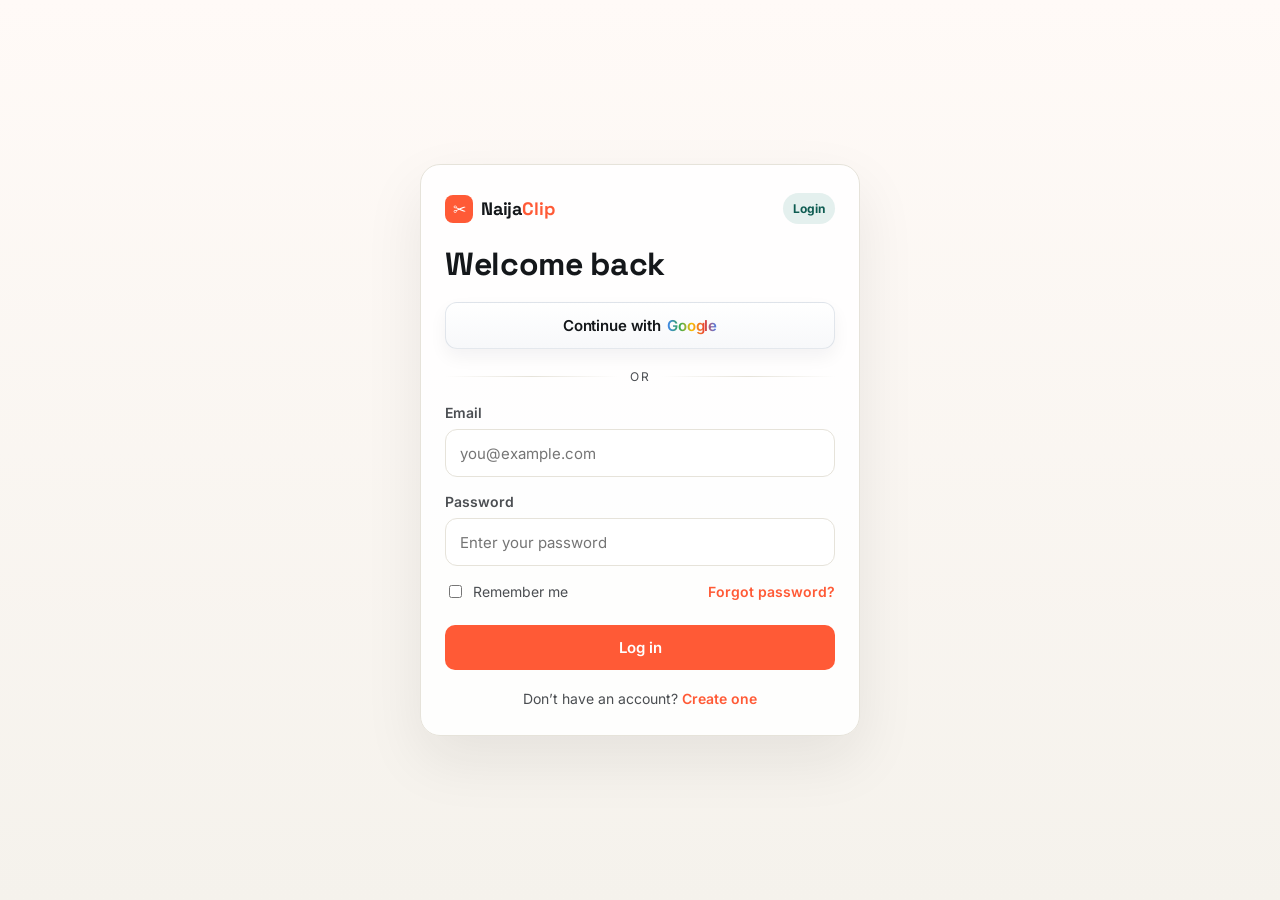
==== templates/auth/login.html @ e10fc05a "first commit" ====
<!DOCTYPE html>
<html lang="en">
  <head>
    <meta charset="UTF-8" />
    <meta name="viewport" content="width=device-width, initial-scale=1.0" />
    <title>NaijaClip | Login</title>

    <link rel="preconnect" href="https://fonts.googleapis.com" />
    <link rel="preconnect" href="https://fonts.gstatic.com" crossorigin />
    <link
      href="https://fonts.googleapis.com/css2?family=Space+Grotesk:wght@500;600;700&family=Inter:wght@400;500;600;700&display=swap"
      rel="stylesheet"
    />
    <link rel="icon" type="image/png" href="/static/favicon%20image/favicon-512.png" />
    <link rel="apple-touch-icon" sizes="180x180" href="/static/favicon%20image/favicon-512.png" />
    <link rel="icon" type="image/png" sizes="192x192" href="/static/favicon%20image/favicon-512.png" />
    <link rel="stylesheet" href="/static/css/styles.css" />
    <style>
      body {
        background: linear-gradient(180deg, #fffaf7 0%, #f5f2ec 100%);
      }
      .nc-auth-page {
        min-height: 100vh;
        display: flex;
        align-items: center;
        justify-content: center;
        padding: 32px 20px;
      }
      .nc-auth-card {
        width: min(100%, 440px);
        background: rgba(255,255,255,0.9);
        border: 1px solid var(--border);
        border-radius: 20px;
        box-shadow: 0 24px 60px rgba(20,23,26,0.08);
        padding: 28px 24px;
      }
      .nc-auth-header {
        display: flex;
        align-items: center;
        justify-content: space-between;
        margin-bottom: 20px;
      }
      .nc-auth-title {
        font-size: 32px;
        font-weight: 700;
        margin: 0;
      }
      .nc-auth-badge {
        font-size: 12px;
        background: var(--teal-soft);
        color: var(--teal);
        border-radius: 999px;
        padding: 8px 10px;
        font-weight: 700;
      }
      .nc-social-auth {
        margin: 18px 0 20px;
      }
      .nc-google-btn {
        width: 100%;
        display: inline-flex;
        align-items: center;
        justify-content: center;
        gap: 12px;
        background: linear-gradient(135deg, rgba(255,255,255,0.94), rgba(245,247,250,0.9));
        border: 1px solid rgba(148, 163, 184, 0.28);
        color: var(--ink);
        border-radius: 14px;
        padding: 14px 18px;
        font-weight: 700;
        font-size: 15px;
        transition: transform 0.15s ease, box-shadow 0.2s ease, border-color 0.2s ease;
        box-shadow: 0 12px 24px rgba(15, 23, 42, 0.08);
        cursor: pointer;
      }
      .nc-google-btn:hover {
        transform: translateY(-1px);
        border-color: rgba(96, 165, 250, 0.35);
        box-shadow: 0 16px 32px rgba(59, 130, 246, 0.12);
      }
      .nc-google-btn {
        width: 100%;
        display: inline-flex;
        align-items: center;
        justify-content: center;
        gap: 10px;
        background: linear-gradient(180deg, #ffffff 0%, #f7f8fa 100%);
        border: 1px solid rgba(148, 163, 184, 0.25);
        color: var(--ink);
        border-radius: 12px;
        padding: 13px 18px;
        font-weight: 600;
        font-size: 15px;
        letter-spacing: -0.01em;
        transition: transform 0.15s ease, box-shadow 0.18s ease, border-color 0.18s ease;
        box-shadow: 0 8px 18px rgba(15, 23, 42, 0.05);
        cursor: pointer;
      }
      .nc-google-btn:hover {
        transform: translateY(-1px);
        border-color: rgba(59, 130, 246, 0.2);
        box-shadow: 0 12px 24px rgba(99, 102, 241, 0.08);
      }
      .nc-google-label {
        display: inline-flex;
        align-items: center;
        justify-content: center;
        gap: 6px;
        position: relative;
        z-index: 1;
      }
      .nc-google-word {
        background: linear-gradient(90deg, #4285F4 0%, #34A853 25%, #FBBC05 50%, #EA4335 75%, #4285F4 100%);
        -webkit-background-clip: text;
        background-clip: text;
        color: transparent;
      }
      .nc-auth-divider {
        display: flex;
        align-items: center;
        gap: 12px;
        margin: 4px 0 20px;
        color: var(--ink-soft);
        font-size: 12px;
        text-transform: uppercase;
        letter-spacing: 0.12em;
      }
      .nc-auth-divider::before,
      .nc-auth-divider::after {
        content: "";
        height: 1px;
        flex: 1;
        background: linear-gradient(90deg, transparent, var(--border), transparent);
      }
      .nc-auth-form {
        display: flex;
        flex-direction: column;
        gap: 16px;
      }
      .nc-field {
        display: flex;
        flex-direction: column;
        gap: 8px;
      }
      .nc-field label {
        font-size: 14px;
        font-weight: 600;
        color: var(--ink-soft);
      }
      .nc-field input {
        width: 100%;
        border: 1px solid var(--border);
        background: #fff;
        height: 48px;
        border-radius: 12px;
        padding: 0 14px;
        font-size: 15px;
        color: var(--ink);
      }
      .nc-field input:focus {
        outline: 2px solid rgba(255, 90, 54, 0.15);
        border-color: var(--accent);
      }
      .nc-row {
        display: flex;
        align-items: center;
        justify-content: space-between;
        gap: 12px;
        font-size: 14px;
      }
      .nc-checkbox {
        display: flex;
        align-items: center;
        gap: 8px;
        color: var(--ink-soft);
      }
      .nc-checkbox input {
        accent-color: var(--accent);
      }
      .nc-link-btn {
        background: none;
        border: none;
        color: var(--accent);
        font-weight: 600;
        cursor: pointer;
        padding: 0;
        text-decoration: none;
      }
      .nc-auth-actions {
        margin-top: 8px;
      }
      .nc-auth-footer {
        margin-top: 20px;
        text-align: center;
        font-size: 14px;
        color: var(--ink-soft);
      }
      .nc-auth-footer a {
        color: var(--accent);
        font-weight: 600;
      }
      .nc-loader {
        width: 16px;
        height: 16px;
        border: 2px solid rgba(255,255,255,0.4);
        border-top-color: #fff;
        border-radius: 50%;
        display: inline-block;
        animation: nc-spin 0.75s linear infinite;
      }
      @keyframes nc-spin {
        to { transform: rotate(360deg); }
      }
      .nc-toast {
        position: fixed;
        left: 50%;
        bottom: 24px;
        transform: translateX(-50%);
        min-width: min(90vw, 360px);
        max-width: min(92vw, 420px);
        padding: 12px 16px;
        border-radius: 12px;
        background: rgba(20,23,26,0.96);
        color: #fff;
        font-size: 14px;
        font-weight: 600;
        box-shadow: 0 18px 32px rgba(15,23,42,0.18);
        opacity: 0;
        pointer-events: none;
        transition: opacity 0.2s ease, transform 0.2s ease;
        z-index: 50;
      }
      .nc-toast.show {
        opacity: 1;
        transform: translate(-50%, 0);
      }
      .nc-toast.success {
        background: rgba(9, 112, 83, 0.95);
      }
      .nc-toast.error {
        background: rgba(148, 40, 28, 0.95);
      }
    </style>
  </head>
  <body>
    <main class="nc-auth-page">
      <section class="nc-auth-card">
        <div class="nc-auth-header">
          <div class="nc-logo" onclick="window.location.href='/'">
            <span class="nc-logo-mark">✂</span>
            <span class="nc-logo-text nc-display">Naija<span>Clip</span></span>
          </div>
          <span class="nc-auth-badge">Login</span>
        </div>

        <h1 class="nc-auth-title nc-display">Welcome back</h1>

        <div class="nc-social-auth">
          <button type="button" class="nc-google-btn" aria-label="Continue with Google">
            <span class="nc-google-label"><span>Continue with</span> <span class="nc-google-word">Google</span></span>
          </button>
        </div>

        <div class="nc-auth-divider">or</div>

        <form id="nc-login-form" class="nc-auth-form">
          <div class="nc-field">
            <label for="email">Email</label>
            <input id="email" type="email" placeholder="you@example.com" required />
          </div>

          <div class="nc-field">
            <label for="password">Password</label>
            <input id="password" type="password" placeholder="Enter your password" required />
          </div>

          <div class="nc-row">
            <label class="nc-checkbox">
              <input type="checkbox" />
              <span>Remember me</span>
            </label>
            <div style="display:grid;gap:6px;text-align:right">
              <a href="/forgot-password" class="nc-link-btn">Forgot password?</a>
            </div>
          </div>

          <div class="nc-auth-actions">
            <button class="nc-btn nc-btn-primary nc-btn-full" type="submit">Log in</button>
          </div>
        </form>

        <div class="nc-auth-footer">
          Don’t have an account? <a href="/register">Create one</a>
        </div>
      </section>
    </main>

    <script src="/static/js/auth.js"></script>
    <script>
      const googleBtn = document.querySelector('.nc-google-btn');
      const form = document.getElementById('nc-login-form');
      const submitButton = form?.querySelector('button[type="submit"]');

      const notice = new URLSearchParams(window.location.search).get('notice');
      if (notice === 'verification') showToast('Your account was created. Check your email to verify it.', 'success');
      if (notice === 'verification-retry') showToast('Your account was created, but the verification email could not be sent. Contact support for help.', 'error');
      if (notice === 'verified') {
        showToast(new URLSearchParams(window.location.search).get('welcome') === 'sent'
          ? 'Email verified. Your welcome email is on its way; you can now sign in.'
          : 'Email verified. You can now sign in.', 'success');
      }

      authFetch('/users/me').then((response) => {
        if (response.ok) window.location.replace('/dashboard');
      }).catch(() => {});

      function showToast(message, type = 'success') {
        let toast = document.getElementById('nc-toast');
        if (!toast) {
          toast = document.createElement('div');
          toast.id = 'nc-toast';
          toast.className = 'nc-toast';
          document.body.appendChild(toast);
        }
        toast.textContent = message;
        toast.className = `nc-toast show ${type}`;
        window.clearTimeout(showToast.timeoutId);
        showToast.timeoutId = window.setTimeout(() => {
          toast.classList.remove('show');
        }, 3200);
      }

      function setLoading(button, isLoading, label) {
        if (!button) return;
        button.disabled = isLoading;
        button.dataset.originalText = button.dataset.originalText || button.textContent;
        button.innerHTML = isLoading
          ? `<span class="nc-loader" aria-hidden="true"></span> <span>${label}</span>`
          : button.dataset.originalText;
      }

      if (googleBtn) {
        googleBtn.addEventListener('click', () => {
          window.location.href = '/auth/google';
        });
      }

      form?.addEventListener('submit', async (event) => {
        event.preventDefault();
        const email = document.getElementById('email').value.trim();
        const password = document.getElementById('password').value;

        if (!email || !password) {
          showToast('Please enter both email and password.', 'error');
          return;
        }

        setLoading(submitButton, true, 'Logging in...');

        try {
          const response = await fetch('/auth/login', {
            method: 'POST',
            headers: { 'Content-Type': 'application/json' },
            credentials: 'include',
            body: JSON.stringify({ email, password })
          });
          const data = await response.json().catch(() => ({}));
          if (!response.ok) {
            showToast(data.detail || 'Login failed. Please try again.', 'error');
            return;
          }
          clearLegacyAuthentication();
          showToast('Login successful. Redirecting...', 'success');
          window.setTimeout(() => window.location.href = '/dashboard', 500);
        } catch (error) {
          showToast('Unable to reach the server right now.', 'error');
        } finally {
          setLoading(submitButton, false, 'Log in');
        }
      });

    </script>
  </body>
</html>
---- static/css/styles.css ----
:root {
  --bg: #FAFAF7;
  --bg-alt: #F2F0EA;
  --surface: #FFFFFF;
  --ink: #14171A;
  --ink-soft: #4B4E52;
  --muted: #84867F;
  --border: #E6E3DA;
  --accent: #FF5A36;
  --accent-dark: #E14B29;
  --accent-soft: #FFE7DF;
  --teal: #0E5C52;
  --teal-soft: #E4F0EE;
  --radius-lg: 16px;
  --radius-md: 12px;
  --radius-sm: 8px;
}

/* ---------- Reset / base ---------- */
* { box-sizing: border-box; }
html, body {
  margin: 0;
  padding: 0;
  max-width: 100%;
  overflow-x: hidden;      /* prevents any oversized child from creating page-level horizontal scroll */
}
body {
  font-family: 'Inter', sans-serif;
  color: var(--ink);
  background: var(--bg);
  -webkit-font-smoothing: antialiased;
}
img, svg { display: block; max-width: 100%; }
button, input { font-family: inherit; }
a { color: inherit; text-decoration: none; }
.nc-display { font-family: 'Space Grotesk', sans-serif; letter-spacing: -0.01em; }
.nc-focus:focus-visible { outline: 2px solid var(--accent); outline-offset: 2px; }

@keyframes nc-rise { from { opacity: 0; transform: translateY(10px); } to { opacity: 1; transform: translateY(0); } }
.nc-rise { animation: nc-rise 0.5s ease both; }
@keyframes nc-toast-in { from { opacity: 0; transform: translate(-50%, 8px); } to { opacity: 1; transform: translate(-50%, 0); } }

.nc-scrollbar::-webkit-scrollbar { width: 6px; height: 6px; }
.nc-scrollbar::-webkit-scrollbar-thumb { background: var(--border); border-radius: 4px; }

/* ---------- Buttons ---------- */
.nc-btn {
  display: inline-flex;
  align-items: center;
  justify-content: center;
  gap: 8px;
  font-weight: 600;
  font-size: 15px;
  border-radius: 10px;
  cursor: pointer;
  border: 1px solid transparent;
  padding: 12px 22px;
  transition: transform 0.1s ease;
}
.nc-btn:active { transform: scale(0.98); }
.nc-btn-sm { font-size: 13px; padding: 8px 14px; }
.nc-btn-full { width: 100%; }
.nc-btn-primary { background: var(--accent); color: #fff; }
.nc-btn-primary:hover { background: var(--accent-dark); }
.nc-btn:disabled { cursor: wait; opacity: 0.8; }
.nc-button-spinner {
  width: 15px;
  height: 15px;
  border: 2px solid rgba(255,255,255,0.4);
  border-top-color: #fff;
  border-radius: 50%;
  animation: nc-spin 0.75s linear infinite;
}
@keyframes nc-spin { to { transform: rotate(360deg); } }
.nc-btn-outline { background: transparent; color: var(--ink); border-color: var(--border); }
.nc-btn-outline:hover { background: var(--bg-alt); }
.nc-btn-ghost { background: transparent; color: var(--ink-soft); }
.nc-btn-reverse { flex-direction: row-reverse; }

.nc-logo {
  display: flex;
  align-items: center;
  gap: 8px;
  background: none;
  border: none;
  cursor: pointer;
  padding: 0;
  color: inherit;
  text-decoration: none;
}
.nc-logo-mark {
  width: 28px;
  height: 28px;
  border-radius: 8px;
  background: var(--accent);
  display: flex;
  align-items: center;
  justify-content: center;
  flex-shrink: 0;
  color: #fff;
}
.nc-logo-text { font-size: 18px; font-weight: 700; }
.nc-logo-text span { color: var(--accent); }

.nc-link {
  background: none;
  border: none;
  font-size: 14.5px;
  font-weight: 500;
  color: var(--ink-soft);
  cursor: pointer;
  padding: 0;
}
.nc-link-sm { display: inline-flex; align-items: center; gap: 3px; font-size: 13px; }

/* ---------- Toast ---------- */
.nc-toast {
  position: fixed;
  bottom: 24px;
  left: 50%;
  background: var(--ink);
  color: #fff;
  padding: 12px 20px;
  border-radius: 10px;
  font-size: 14px;
  font-weight: 500;
  box-shadow: 0 8px 24px rgba(0,0,0,0.2);
  z-index: 200;
  display: none;
  align-items: center;
  gap: 8px;
  max-width: 90vw;
}
.nc-toast.show {
  display: flex;
  animation: nc-toast-in 0.25s ease both;
  left: 50%;
  transform: translateX(-50%);
}
.nc-toast.success { border-left: 3px solid #38a77b; }
.nc-toast.error { border-left: 3px solid #ef6652; }

/* ---------- Navbar (public) ---------- */
.nc-navbar {
  position: sticky;
  top: 0;
  z-index: 50;
  background: rgba(250,250,247,0.9);
  backdrop-filter: blur(8px);
  border-bottom: 1px solid var(--border);
}
.nc-navbar-inner {
  max-width: 1120px;
  margin: 0 auto;
  padding: 14px 20px;
  display: flex;
  align-items: center;
  justify-content: space-between;
  gap: 16px;
}
.nc-navbar-links { display: flex; align-items: center; gap: 24px; }

/* ---------- Hero ---------- */
.nc-hero-section { max-width: 1120px; margin: 0 auto; padding: 64px 20px 40px; }
.nc-hero-grid { display: flex; flex-wrap: wrap; gap: 48px; align-items: center; }
.nc-hero-copy { flex: 1 1 420px; min-width: 280px; }
.nc-hero-title { font-size: clamp(32px, 5vw, 52px); font-weight: 700; line-height: 1.08; margin: 0; }
.nc-hero-sub { font-size: 17px; color: var(--ink-soft); margin-top: 20px; line-height: 1.6; max-width: 440px; }
.nc-hero-ctas { display: flex; gap: 12px; margin-top: 28px; flex-wrap: wrap; }
.nc-hero-visual { flex: 1 1 340px; display: flex; justify-content: center; }
.nc-platform-label { font-size: 12px; color: var(--muted); margin-bottom: 10px; }
.nc-platform-pills { display: flex; gap: 10px; flex-wrap: wrap; }
.nc-pill {
  font-size: 12.5px;
  font-weight: 500;
  padding: 6px 12px;
  border-radius: 20px;
  border: 1px solid var(--border);
  color: var(--ink-soft);
  background: var(--surface);
}

/* clip stack hero visual */
.nc-clipstack { position: relative; width: 100%; max-width: 460px; }
.nc-timeline-card {
  background: var(--surface);
  border: 1px solid var(--border);
  border-radius: 14px;
  padding: 16px;
  box-shadow: 0 20px 50px -20px rgba(20,23,26,0.18);
}
.nc-timeline-head { display: flex; justify-content: space-between; align-items: center; margin-bottom: 10px; font-size: 12px; color: var(--muted); font-weight: 600; }
.nc-timeline-track { position: relative; height: 10px; background: var(--bg-alt); border-radius: 6px; overflow: hidden; }
.nc-timeline-mark { position: absolute; top: 0; bottom: 0; background: var(--accent); border-radius: 3px; }
.nc-timeline-note { font-size: 11px; color: var(--muted); margin-top: 8px; }
.nc-clip-row { display: flex; gap: 12px; margin-top: 18px; justify-content: center; }
.nc-clip-card {
  width: 92px;
  aspect-ratio: 9 / 16;
  background: var(--ink);
  border-radius: 12px;
  position: relative;
  overflow: hidden;
  box-shadow: 0 12px 24px -10px rgba(20,23,26,0.35);
  flex-shrink: 0;
}
.nc-clip-card .nc-clip-grad { position: absolute; inset: 0; }
.nc-clip-card .nc-clip-bar { position: absolute; top: 8px; left: 8px; right: 8px; height: 4px; background: rgba(255,255,255,0.25); border-radius: 2px; }
.nc-clip-card .nc-clip-label { position: absolute; bottom: 10px; left: 8px; right: 8px; font-size: 9.5px; line-height: 1.3; color: #fff; font-weight: 600; }
.nc-clip-card .nc-clip-play {
  position: absolute; top: 42%; left: 50%; transform: translate(-50%, -50%);
  width: 26px; height: 26px; border-radius: 50%; background: rgba(255,255,255,0.15);
  display: flex; align-items: center; justify-content: center;
}

/* ---------- How it works ---------- */
.nc-section-surface { background: var(--surface); border-top: 1px solid var(--border); border-bottom: 1px solid var(--border); }
.nc-section-inner { max-width: 1120px; margin: 0 auto; padding: 56px 20px; }
.nc-section-title { font-size: 26px; font-weight: 700; margin-bottom: 32px; }
.nc-steps { display: flex; gap: 20px; flex-wrap: wrap; }
.nc-step { flex: 1 1 240px; padding-left: 20px; border-left: 2px solid var(--border); }
.nc-step.is-first { border-left-color: var(--accent); }
.nc-step-title { font-weight: 700; font-size: 15.5px; margin-bottom: 6px; }
.nc-step-desc { font-size: 14px; color: var(--ink-soft); line-height: 1.55; }

/* ---------- Who it's for ---------- */
.nc-section { max-width: 1120px; margin: 0 auto; padding: 56px 20px; }
.nc-audience-grid { display: flex; flex-wrap: wrap; gap: 40px; align-items: flex-start; }
.nc-audience-copy { flex: 1 1 300px; }
.nc-audience-copy h2 { font-size: 26px; font-weight: 700; margin-bottom: 12px; }
.nc-audience-copy p { font-size: 15px; color: var(--ink-soft); line-height: 1.6; max-width: 380px; }
.nc-audience-tags { flex: 1 1 340px; display: flex; flex-wrap: wrap; gap: 10px; }
.nc-tag { font-size: 13.5px; font-weight: 500; padding: 9px 16px; border-radius: 10px; background: var(--bg-alt); color: var(--ink); }

/* ---------- Clip examples (dark) ---------- */
.nc-section-dark { background: var(--ink); padding: 56px 20px; }
.nc-section-dark-inner { max-width: 1120px; margin: 0 auto; }
.nc-section-dark h2 { font-size: 26px; font-weight: 700; color: #fff; margin-bottom: 8px; }
.nc-section-dark .nc-sub { color: rgba(255,255,255,0.55); font-size: 15px; margin-bottom: 32px; }
.nc-clip-scroll { display: flex; gap: 16px; overflow-x: auto; padding-bottom: 8px; }
.nc-dark-clip-card { min-width: 200px; background: #1F2327; border-radius: 12px; padding: 16px; flex-shrink: 0; }
.nc-dark-clip-thumb {
  aspect-ratio: 9/16; background: linear-gradient(160deg, #2A2F35, #14171A); border-radius: 8px;
  margin-bottom: 12px; display: flex; align-items: center; justify-content: center;
}
.nc-dark-clip-title { font-size: 13px; color: #fff; font-weight: 500; line-height: 1.4; margin-bottom: 6px; }
.nc-dark-clip-dur { font-size: 11.5px; color: rgba(255,255,255,0.45); }

/* ---------- Pricing ---------- */
.nc-pricing-head { display: flex; justify-content: space-between; align-items: center; flex-wrap: wrap; gap: 16px; margin-bottom: 28px; }
.nc-toggle { display: flex; background: var(--bg-alt); border-radius: 10px; padding: 4px; }
.nc-toggle button {
  border: none; padding: 7px 16px; border-radius: 8px; font-size: 13px; font-weight: 600;
  cursor: pointer; background: transparent; color: var(--muted); text-transform: capitalize;
}
.nc-toggle button.active { background: var(--surface); color: var(--ink); box-shadow: 0 1px 4px rgba(0,0,0,0.08); }
.nc-toggle .nc-save { color: var(--accent); }
.nc-plans { display: flex; gap: 20px; flex-wrap: wrap; }
.nc-plan-card { flex: 1 1 260px; background: var(--surface); border: 1px solid var(--border); border-radius: 14px; padding: 28px; position: relative; }
.nc-plan-card.highlight { border-color: var(--accent); }
.nc-plan-badge {
  position: absolute; top: -11px; left: 24px; background: var(--accent); color: #fff;
  font-size: 11px; font-weight: 600; padding: 3px 10px; border-radius: 20px;
}
.nc-plan-name { font-weight: 700; font-size: 16px; margin-bottom: 4px; }
.nc-plan-price { font-size: 30px; font-weight: 700; margin-bottom: 16px; }
.nc-plan-price span { font-size: 13px; color: var(--muted); font-weight: 500; }
.nc-plan-features { display: flex; flex-direction: column; gap: 10px; margin-bottom: 22px; }
.nc-plan-feature { display: flex; gap: 8px; font-size: 13.5px; color: var(--ink-soft); }

/* ---------- Final CTA ---------- */
.nc-final-cta { background: var(--accent-soft); border-radius: 20px; padding: 48px 32px; text-align: center; }
.nc-final-cta h2 { font-size: 28px; font-weight: 700; margin-bottom: 10px; }
.nc-final-cta p { color: var(--ink-soft); font-size: 15px; margin-bottom: 24px; }

/* ---------- Footer ---------- */
.nc-footer { border-top: 1px solid var(--border); padding: 28px 20px; }
.nc-footer-inner { max-width: 1120px; margin: 0 auto; display: flex; justify-content: space-between; align-items: center; flex-wrap: wrap; gap: 12px; }
.nc-footer-copy { font-size: 13px; color: var(--muted); }

/* ---------- Dashboard shell ---------- */
.nc-dash { display: flex; min-height: 100vh; width: 100%; max-width: 100%; }
.nc-sidebar {
  width: 232px;
  border-right: 1px solid var(--border);
  background: var(--surface);
  flex-shrink: 0;
  height: 100vh;
  position: sticky;
  top: 0;
  display: flex;
  flex-direction: column;
}
.nc-sidebar-head { padding: 20px 18px; }
.nc-sidebar-nav { flex: 1; padding: 8px 12px; display: flex; flex-direction: column; gap: 2px; overflow-y: auto; }
.nc-navitem {
  display: flex; align-items: center; gap: 11px; padding: 9px 12px; border-radius: 9px;
  border: none; cursor: pointer; background: transparent; color: var(--ink-soft);
  font-weight: 500; font-size: 14px; text-align: left; width: 100%;
}
.nc-navitem.active { background: var(--accent-soft); color: var(--accent-dark); font-weight: 600; }
.nc-navitem svg { flex-shrink: 0; }
.nc-sidebar-foot { padding: 14px; border-top: 1px solid var(--border); }
.nc-user-row { display: flex; align-items: center; gap: 10px; padding: 8px 6px; }
.nc-avatar {
  width: 34px; height: 34px; border-radius: 50%; background: var(--teal); color: #fff;
  display: flex; align-items: center; justify-content: center; font-weight: 600; font-size: 13px; flex-shrink: 0;
}
.nc-user-name { font-size: 13.5px; font-weight: 600; white-space: nowrap; overflow: hidden; text-overflow: ellipsis; }
.nc-user-plan { font-size: 11.5px; color: var(--muted); }
.nc-logout {
  display: flex; align-items: center; gap: 9px; width: 100%; margin-top: 4px; padding: 8px 6px;
  border: none; background: none; cursor: pointer; font-size: 13.5px; color: var(--muted); font-weight: 500;
}

.nc-sidebar-mobile { position: fixed; inset: 0; z-index: 100; display: none; }
.nc-sidebar-mobile.open { display: block; }
.nc-sidebar-overlay { position: absolute; inset: 0; background: rgba(20,23,26,0.4); }
.nc-sidebar-drawer { position: absolute; left: 0; top: 0; bottom: 0; width: 250px; background: var(--surface); display: flex; flex-direction: column; }
.nc-drawer-close { display: flex; justify-content: flex-end; padding: 10px; }
.nc-drawer-close button { background: none; border: none; cursor: pointer; padding: 6px; }

.nc-main { flex: 1; min-width: 0; max-width: 100%; }
.nc-topbar {
  display: none; align-items: center; gap: 12px; padding: 14px 20px; border-bottom: 1px solid var(--border);
  background: var(--surface); position: sticky; top: 0; z-index: 20;
}
.nc-topbar button { background: none; border: none; cursor: pointer; padding: 4px; }
.nc-topbar-title { font-weight: 700; font-size: 16px; }

.nc-page { padding: 28px 28px 60px; max-width: 100%; }
.nc-page-head { display: flex; justify-content: space-between; align-items: flex-start; flex-wrap: wrap; gap: 16px; margin-bottom: 24px; }
.nc-page-title { font-size: 24px; font-weight: 700; margin: 0; }
.nc-page-sub { color: var(--muted); font-size: 14px; margin-top: 4px; }

/* ---------- Stat cards ---------- */
.nc-stats-row { display: flex; gap: 14px; flex-wrap: wrap; margin-bottom: 32px; }
.nc-stat-card { background: var(--surface); border: 1px solid var(--border); border-radius: 14px; padding: 20px; flex: 1 1 180px; min-width: 0; }
.nc-stat-label { font-size: 13px; color: var(--muted); margin-bottom: 8px; font-weight: 500; }
.nc-stat-value { font-size: 26px; font-weight: 700; }
.nc-stat-sub { font-size: 12px; color: var(--muted); margin-top: 4px; }

/* ---------- Overview grid ---------- */
.nc-overview-grid { display: flex; gap: 24px; flex-wrap: wrap; }
.nc-overview-col-wide { flex: 2 1 380px; min-width: 0; }
.nc-overview-col-narrow { flex: 1 1 260px; min-width: 0; }
.nc-col-head { display: flex; justify-content: space-between; align-items: center; margin-bottom: 12px; }
.nc-col-head h2 { font-size: 15.5px; font-weight: 700; margin: 0; }

/* ---------- Recent videos TABLE (fixed so it can't blow out page width) ---------- */
.nc-table-card { background: var(--surface); border: 1px solid var(--border); border-radius: 14px; overflow: hidden; }
.nc-table-wrap {
  width: 100%;
  max-width: 100%;
  overflow-x: auto;          /* if content genuinely can't fit, it scrolls inside the card, not the page */
  -webkit-overflow-scrolling: touch;
}
.nc-video-table {
  width: 100%;
  min-width: 0;
  table-layout: fixed;       /* stops long filenames from stretching the table past its container */
  border-collapse: collapse;
}
.nc-video-table col.col-thumb { width: 64px; }
.nc-video-table col.col-title { width: auto; }
.nc-video-table col.col-status { width: 190px; }
.nc-video-table td {
  padding: 12px 18px;
  border-bottom: 1px solid var(--border);
  vertical-align: middle;
  overflow: hidden;
}
.nc-video-table tr:last-child td { border-bottom: none; }
.nc-video-thumb {
  width: 56px; height: 40px; border-radius: 8px;
  background: linear-gradient(160deg, #2A2F35, var(--ink));
  display: flex; align-items: center; justify-content: center;
}
.nc-video-title {
  font-size: 13.5px; font-weight: 600;
  white-space: nowrap; overflow: hidden; text-overflow: ellipsis;  /* long titles truncate instead of forcing width */
  max-width: 100%;
  display: block;
}
.nc-video-meta { font-size: 12px; color: var(--muted); margin-top: 2px; white-space: nowrap; overflow: hidden; text-overflow: ellipsis; }
.nc-status-badge { font-size: 11.5px; font-weight: 600; padding: 3px 10px; border-radius: 20px; white-space: nowrap; }
.nc-status-ready { background: var(--teal-soft); color: var(--teal); }
.nc-status-processing { background: var(--accent-soft); color: var(--accent-dark); }
.nc-video-actions { display: flex; justify-content: flex-end; gap: 6px; margin-top: 8px; }
.nc-video-actions .nc-btn { display: inline-flex; align-items: center; gap: 5px; }

/* ---------- Recent clips list ---------- */
.nc-clip-list { display: flex; flex-direction: column; gap: 12px; }
.nc-clip-list-item {
  display: flex; gap: 12px; background: var(--surface); border: 1px solid var(--border); border-radius: 12px; padding: 12px; min-width: 0;
  align-items: center; position: relative;
}
.nc-clip-list-playable {
  background: linear-gradient(180deg, rgba(255,255,255,0.75), rgba(242,240,234,0.9));
}
.nc-clip-preview {
  width: 96px; height: 70px; border-radius: 10px; overflow: hidden; background: linear-gradient(160deg, rgba(42, 47, 53, 0.9), rgba(20,23,26,1)); border: 1px solid rgba(20,23,26,0.08); flex-shrink: 0;
}
.nc-clip-preview video,
.nc-clip-video-frame video {
  width: 100%; height: 100%; display: block; object-fit: cover; background: linear-gradient(160deg, rgba(42, 47, 53, 0.9), rgba(20,23,26,1));
}
.nc-clip-meta {
  min-width: 0; flex: 1;
}
.nc-clip-list-thumb {
  width: 34px; height: 52px; border-radius: 6px; background: linear-gradient(160deg, #2A2F35, var(--ink));
  flex-shrink: 0; display: flex; align-items: center; justify-content: center;
}
.nc-clip-list-thumb-lg {
  width: 100%; height: 100%; border-radius: 0; font-size: 20px; background: linear-gradient(160deg, rgba(42, 47, 53, 0.9), rgba(20,23,26,1));
}
.nc-clip-list-title { font-size: 12.5px; font-weight: 600; line-height: 1.35; }
.nc-clip-list-dur { font-size: 11px; color: var(--muted); margin-top: 3px; }

.nc-clip-grid {
  display: grid; grid-template-columns: repeat(auto-fit, minmax(240px, 1fr)); gap: 18px;
}
.nc-clip-video-card {
  background: var(--surface); border: 1px solid var(--border); border-radius: 16px; overflow: hidden; box-shadow: 0 10px 24px -18px rgba(20,23,26,0.32);
}
.nc-clip-video-frame {
  position: relative; aspect-ratio: 9 / 16; background: linear-gradient(160deg, rgba(42, 47, 53, 0.9), rgba(20,23,26,1)); overflow: hidden;
}
.nc-clip-info {
  padding: 12px 14px 0;
}
.nc-clip-actions {
  padding: 12px 14px 14px;
  display: flex; justify-content: flex-end; align-items: center; flex-wrap: wrap; gap: 8px;
}
.nc-featured-status { flex: 0 0 100%; color: var(--teal); font-size: 12px; font-weight: 700; }
.nc-clip-fullscreen-btn {
  position: absolute; right: 10px; bottom: 10px; display: inline-flex; align-items: center; gap: 6px; border: none; border-radius: 999px; padding: 8px 10px; background: rgba(20, 23, 26, 0.7); color: #fff; font-size: 11px; font-weight: 600; cursor: pointer; backdrop-filter: blur(4px);
}
.nc-clip-fullscreen-btn svg { width: 12px; height: 12px; }

.nc-clip-modal {
  position: fixed; inset: 0; z-index: 300; display: none; align-items: center; justify-content: center; padding: 20px;
}
.nc-clip-modal.visible { display: flex; }
.nc-clip-modal-backdrop {
  position: absolute; inset: 0; background: rgba(10, 12, 14, 0.8); backdrop-filter: blur(8px);
}
.nc-clip-modal-panel {
  position: relative; width: min(92vw, 960px); background: rgba(8, 10, 12, 0.9); border: 1px solid rgba(255,255,255,0.08); border-radius: 18px; overflow: hidden; box-shadow: 0 28px 80px rgba(0,0,0,0.35);
}
.nc-clip-modal-stage {
  width: 100%; aspect-ratio: 9 / 16; max-height: 82vh; background: #000;
}
.nc-clip-modal-stage video {
  width: 100%; height: 100%; display: block; object-fit: contain; background: #000;
}
.nc-clip-modal-close {
  position: absolute; top: 12px; right: 12px; z-index: 2; border: none; border-radius: 999px; width: 36px; height: 36px; display: inline-flex; align-items: center; justify-content: center; background: rgba(255,255,255,0.12); color: #fff; cursor: pointer;
}

/* ---------- Upload page ---------- */
.nc-upload-wrap { max-width: 640px; }
.nc-dropzone {
  border: 1.5px dashed var(--border);
  border-radius: 16px;
  padding: 56px 24px;
  text-align: center;
  background: var(--surface);
  transition: background 0.15s ease, border-color 0.15s ease;
}
.nc-dropzone.dragging { border-color: var(--accent); background: var(--accent-soft); }
.nc-dropzone-icon {
  width: 52px; height: 52px; border-radius: 14px; background: var(--bg-alt);
  display: flex; align-items: center; justify-content: center; margin: 0 auto 18px;
}
.nc-dropzone-title { font-weight: 600; font-size: 15.5px; margin-bottom: 6px; }
.nc-dropzone-sub { font-size: 13px; color: var(--muted); margin-bottom: 20px; }

.nc-file-card { background: var(--surface); border: 1px solid var(--border); border-radius: 16px; padding: 20px; }
.nc-file-row { display: flex; gap: 14px; align-items: center; }
.nc-file-icon { width: 64px; height: 46px; border-radius: 10px; background: linear-gradient(160deg, #2A2F35, var(--ink)); display: flex; align-items: center; justify-content: center; flex-shrink: 0; }
.nc-file-name { font-weight: 600; font-size: 14px; white-space: nowrap; overflow: hidden; text-overflow: ellipsis; }
.nc-file-meta { font-size: 12.5px; color: var(--muted); margin-top: 3px; }
.nc-file-remove { background: none; border: none; cursor: pointer; color: var(--muted); padding: 6px; }
.nc-processing-card { overflow: hidden; }
.nc-processing-card.is-failed { border-color: #e7b8b8; }
.nc-progress-value { color: var(--ink); font-size: 14px; font-weight: 700; min-width: 42px; text-align: right; }
.nc-progress { height: 8px; overflow: hidden; border-radius: 999px; background: var(--bg-alt); }
.nc-progress-bar { height: 100%; min-width: 0; border-radius: inherit; background: var(--accent); transition: width .45s ease; }
.nc-processing-status { display: flex; align-items: center; gap: 8px; color: var(--muted); font-size: 12.5px; margin-top: 12px; }
.nc-spinner { width: 13px; height: 13px; border: 2px solid var(--border); border-top-color: var(--accent); border-radius: 50%; animation: nc-spin .8s linear infinite; flex-shrink: 0; }
@keyframes nc-spin { to { transform: rotate(360deg); } }

/* ---------- Placeholder ---------- */
.nc-placeholder-box {
  border: 1px dashed var(--border); border-radius: 14px; padding: 48px 24px; text-align: center; color: var(--muted); font-size: 14px;
}

/* ---------- Responsive ---------- */
@media (max-width: 880px) {
  .nc-hide-mobile { display: none !important; }
  .nc-sidebar { display: none !important; }
  .nc-topbar { display: flex !important; }
  .nc-page { padding: 20px 16px 48px; }

  .nc-overview-grid {
    display: block;
  }

  .nc-overview-col-wide,
  .nc-overview-col-narrow {
    width: 100%;
    max-width: 100%;
    flex: 1 1 auto;
  }

  .nc-clip-list {
    gap: 14px;
  }

  .nc-clip-list-item {
    flex-direction: column;
    align-items: stretch;
    padding: 12px;
  }

  .nc-clip-preview {
    width: 100%;
    height: 180px;
  }

  .nc-clip-meta {
    width: 100%;
  }

  .nc-clip-list-title {
    font-size: 14px;
    line-height: 1.45;
  }

  .nc-clip-list-dur {
    font-size: 12px;
  }

  .nc-clip-fullscreen-btn {
    right: 12px;
    bottom: 12px;
  }

  .nc-clip-grid {
    grid-template-columns: 1fr;
    gap: 16px;
  }

  .nc-clip-video-card {
    border-radius: 14px;
  }

  .nc-clip-video-frame {
    aspect-ratio: 16 / 9;
  }

  .nc-clip-actions {
    justify-content: flex-start;
  }

  .nc-clip-modal-panel {
    width: min(94vw, 680px);
  }

  .nc-clip-modal-stage {
    aspect-ratio: 16 / 10;
  }
}

/* ---------- Browser clip editor ---------- */
.nc-editor-page { max-width: 1480px; }
.nc-editor-head, .nc-editor-head-actions, .nc-editor-section-heading, .nc-editor-transport, .nc-editor-export-row {
  display: flex;
  align-items: center;
  justify-content: space-between;
  gap: 12px;
}
.nc-editor-head { margin-bottom: 18px; }
.nc-editor-source-warning { margin: -6px 0 16px; padding: 10px 12px; border-left: 3px solid #c88419; background: #fff3d8; color: #62430e; font-size: 13px; }
.nc-editor-head .nc-page-title { margin: 2px 0 0; overflow-wrap: anywhere; }
.nc-editor-head-actions { flex-wrap: wrap; justify-content: flex-end; }
.nc-editor-back { display: inline-flex; align-items: center; gap: 4px; }
.nc-editor-back svg { transform: rotate(180deg); width: 14px; }
.nc-editor-workspace { display: grid; grid-template-columns: minmax(250px, .8fr) minmax(360px, 1.2fr); gap: 22px; align-items: start; }
.nc-editor-monitor, .nc-editor-timeline-panel, .nc-editor-subtitles-panel, .nc-editor-export-panel { min-width: 0; }
.nc-editor-stage { position: relative; width: min(100%, 390px); max-height: 62vh; aspect-ratio: 9 / 16; margin: 0 auto; overflow: hidden; background: #141a19; }
.nc-editor-stage video { width: 100%; height: 100%; object-fit: contain; display: block; }
.nc-editor-subtitle { position: absolute; left: 12px; right: 12px; bottom: 8%; color: #fff; font-size: 18px; font-weight: 800; line-height: 1.1; text-align: center; white-space: nowrap; -webkit-text-stroke: 1px #000; paint-order: stroke fill; text-shadow: 1px 1px 0 #000, -1px -1px 0 #000; pointer-events: none; }
.nc-editor-transport { justify-content: center; flex-wrap: wrap; margin-top: 12px; }
.nc-editor-time { min-width: 100px; text-align: center; color: var(--ink-soft); font-size: 13px; font-variant-numeric: tabular-nums; }
.nc-editor-section-heading { margin-bottom: 10px; }
.nc-editor-section-heading h2 { margin: 0; font-size: 17px; }
.nc-editor-section-heading p { margin: 5px 0 0; color: var(--muted); font-size: 13px; }
.nc-editor-section-heading > span { color: var(--muted); font-size: 12px; white-space: nowrap; }
.nc-editor-ruler { display: flex; justify-content: space-between; padding: 0 2px 6px; color: var(--muted); font-size: 11px; font-variant-numeric: tabular-nums; }
.nc-editor-timeline { position: relative; height: 64px; border: 1px solid var(--border); background: var(--bg-alt); touch-action: pan-y; cursor: crosshair; user-select: none; }
.nc-editor-segments { position: absolute; inset: 0; }
.nc-editor-segment { position: absolute; top: 13px; bottom: 13px; min-width: 3px; background: var(--teal); border: 1px solid #08483f; }
.nc-editor-segment.active { background: var(--accent); border-color: var(--accent-dark); }
.nc-editor-handle { position: absolute; z-index: 2; top: 50%; width: 14px; height: 38px; padding: 0; transform: translate(-50%, -50%); border: 2px solid #fff; border-radius: 3px; background: var(--teal); box-shadow: 0 1px 4px rgba(0,0,0,.25); cursor: ew-resize; touch-action: none; }
.nc-editor-segment.active .nc-editor-handle { background: var(--accent-dark); }
.nc-editor-handle.start { left: 0; }
.nc-editor-handle.end { left: 100%; }
.nc-editor-playhead { position: absolute; z-index: 3; top: 0; bottom: 0; width: 2px; background: #14171a; pointer-events: none; }
.nc-editor-playhead::before { content: ""; position: absolute; top: 0; left: 50%; width: 8px; height: 8px; background: #14171a; transform: translateX(-50%); }
.nc-editor-subtitle-track { position: relative; height: 22px; margin-top: 5px; border: 1px solid var(--border); background: var(--bg-alt); }
.nc-editor-timeline-cue { position: absolute; top: 3px; bottom: 3px; min-width: 3px; padding: 0; border: 1px solid #724d12; border-radius: 2px; background: #e9b84c; cursor: pointer; }
.nc-editor-timeline-cue.active { background: #f27a55; border-color: #9c321e; }
.nc-editor-tools { display: grid; gap: 10px; margin-top: 14px; }
.nc-editor-range-fields { display: flex; align-items: end; flex-wrap: wrap; gap: 8px; }
.nc-editor-range-fields label, .nc-editor-cue label { display: grid; gap: 4px; color: var(--muted); font-size: 11px; }
.nc-editor-range-fields input, .nc-editor-cue input, .nc-editor-cue textarea { min-width: 84px; padding: 8px 9px; border: 1px solid var(--border); border-radius: 6px; color: var(--ink); background: var(--surface); font-size: 13px; }
.nc-editor-range-fields input { width: 94px; font-variant-numeric: tabular-nums; }
.nc-editor-danger { color: #a43625; }
.nc-editor-subtitles-panel, .nc-editor-export-panel { margin-top: 28px; padding-top: 18px; border-top: 1px solid var(--border); }
.nc-editor-subtitle-list { display: grid; }
.nc-editor-cue { display: grid; grid-template-columns: 86px minmax(180px, 1fr) 90px 90px auto; gap: 10px; align-items: center; padding: 10px 0; border-top: 1px solid var(--border); }
.nc-editor-cue.active { background: var(--teal-soft); }
.nc-editor-cue-time { padding: 6px 0; border: 0; background: transparent; color: var(--teal); font-size: 12px; font-variant-numeric: tabular-nums; cursor: pointer; }
.nc-editor-cue label span { display: none; }
.nc-editor-cue textarea { width: 100%; min-height: 40px; resize: vertical; line-height: 1.35; }
.nc-editor-warning { grid-column: 2; color: #a43625; font-size: 11px; }
.nc-editor-cue input { width: 100%; }
.nc-editor-empty { padding: 12px 0; color: var(--muted); font-size: 13px; }
.nc-editor-export-row { justify-content: flex-start; flex-wrap: wrap; padding: 12px 0; border-top: 1px solid var(--border); }
.nc-editor-export-row > div { display: grid; gap: 4px; min-width: 150px; margin-right: auto; }
.nc-editor-export-row strong { font-size: 13px; }
.nc-editor-export-row span { color: var(--muted); font-size: 12px; overflow-wrap: anywhere; }
.nc-editor-export-video { width: 96px; max-height: 150px; aspect-ratio: 9 / 16; background: #141a19; }

@media (max-width: 980px) {
  .nc-editor-workspace { grid-template-columns: minmax(0, 1fr); }
  .nc-editor-stage { max-height: 58vh; }
  .nc-editor-cue { grid-template-columns: 75px minmax(120px, 1fr) 78px 78px auto; gap: 7px; }
}
@media (max-width: 620px) {
  .nc-editor-head { align-items: flex-start; flex-direction: column; }
  .nc-editor-head-actions { justify-content: flex-start; }
  .nc-editor-head-actions .nc-btn { padding: 8px 10px; }
  .nc-editor-stage { width: min(100%, 310px); max-height: 52vh; }
  .nc-editor-range-fields { align-items: stretch; }
  .nc-editor-range-fields label { flex: 1 1 88px; }
  .nc-editor-range-fields .nc-btn { flex: 1 1 145px; }
  .nc-editor-cue { grid-template-columns: 1fr 1fr auto; gap: 8px; }
  .nc-editor-cue-time { grid-column: 1 / -1; justify-self: start; }
  .nc-editor-cue label:nth-of-type(1) { grid-column: 1 / -1; }
  .nc-editor-cue label span { display: block; }
  .nc-editor-cue label:nth-of-type(2), .nc-editor-cue label:nth-of-type(3) { grid-row: 3; }
  .nc-editor-cue .nc-editor-danger { grid-column: 3; grid-row: 3; }
  .nc-editor-subtitle { font-size: 15px; }
  .nc-editor-warning { grid-column: 1 / -1; }
}
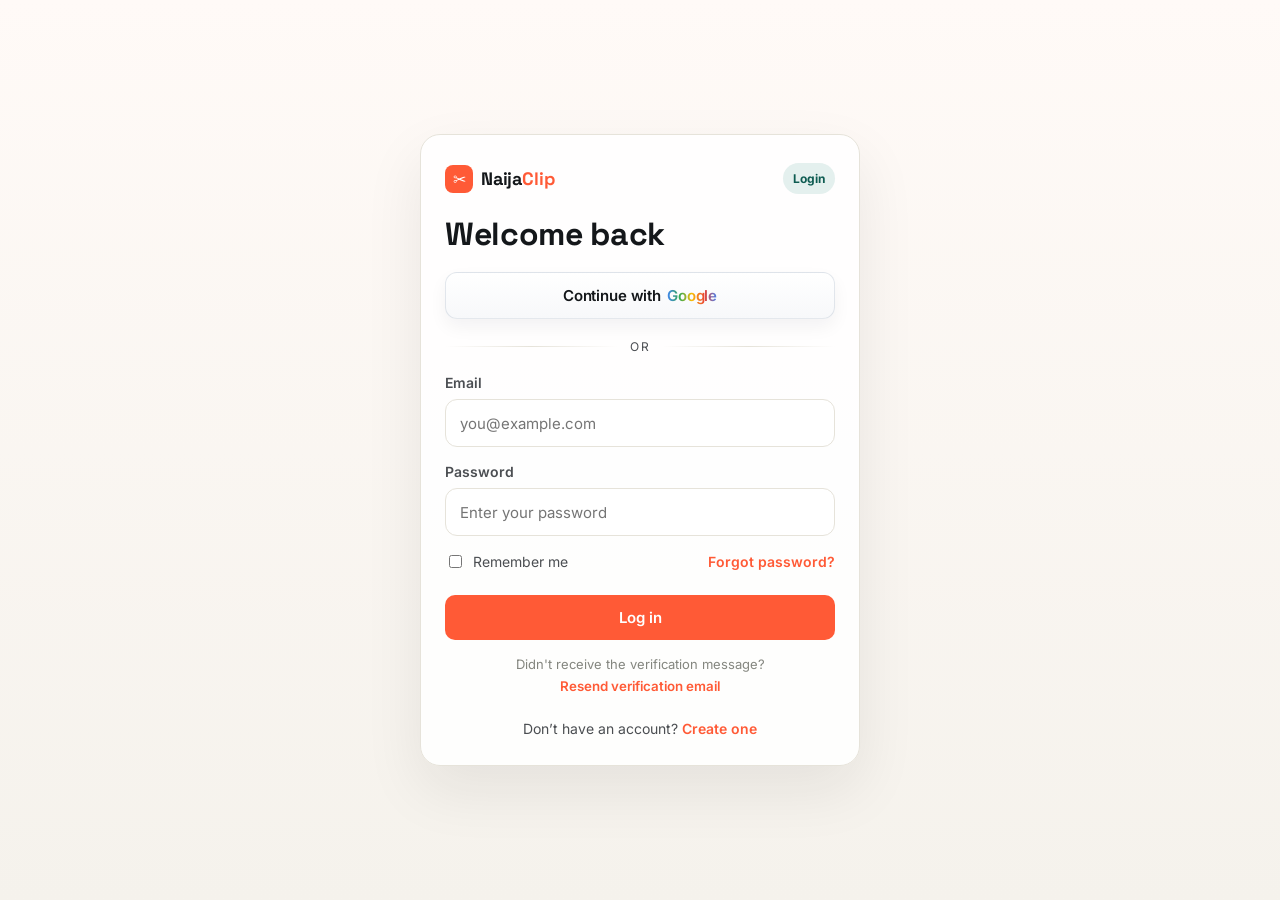
==== commit e8f2dcc5: "corrections 1.0" ====
--- a/templates/auth/login.html
+++ b/templates/auth/login.html
@@ -289,6 +289,12 @@
           </div>
         </form>
 
+        <div id="resend-verification-row" class="nc-verification-resend">
+          <p>Didn't receive the verification message?</p>
+          <button id="resend-verification" class="nc-link-btn" type="button">Resend verification email</button>
+          <span id="verification-resend-status" role="status" aria-live="polite"></span>
+        </div>
+
         <div class="nc-auth-footer">
           Don’t have an account? <a href="/register">Create one</a>
         </div>
@@ -304,6 +310,41 @@
       const notice = new URLSearchParams(window.location.search).get('notice');
       if (notice === 'verification') showToast('Your account was created. Check your email to verify it.', 'success');
       if (notice === 'verification-retry') showToast('Your account was created, but the verification email could not be sent. Contact support for help.', 'error');
+      const resendButton = document.getElementById('resend-verification');
+      const resendStatus = document.getElementById('verification-resend-status');
+      const verificationCooldownKey = 'naijaclip-verification-resend-at';
+      const updateVerificationCooldown = () => {
+        const remaining = Math.max(0, Math.ceil((Number(localStorage.getItem(verificationCooldownKey) || 0) - Date.now()) / 1000));
+        resendButton.disabled = remaining > 0;
+        resendButton.textContent = remaining ? `Resend verification email in ${remaining}s` : 'Resend verification email';
+      };
+      updateVerificationCooldown();
+      window.setInterval(updateVerificationCooldown, 1000);
+      resendButton.addEventListener('click', async () => {
+        const email = document.getElementById('email').value.trim();
+        if (!email) {
+          resendStatus.textContent = 'Enter your email address above first.';
+          return;
+        }
+        resendButton.disabled = true;
+        resendButton.textContent = 'Requesting...';
+        resendStatus.textContent = '';
+        try {
+          const response = await fetch('/auth/resend-verification', {
+            method: 'POST',
+            headers: { 'Content-Type': 'application/json' },
+            body: JSON.stringify({ email }),
+          });
+          const data = await response.json().catch(() => ({}));
+          if (!response.ok) throw new Error(typeof data.detail === 'string' ? data.detail : 'Enter a valid email address.');
+          localStorage.setItem(verificationCooldownKey, String(Date.now() + (data.resend_after_seconds || 60) * 1000));
+          resendStatus.textContent = data.detail;
+        } catch (error) {
+          resendStatus.textContent = error.message || 'Unable to reach the server. Try again later.';
+        } finally {
+          updateVerificationCooldown();
+        }
+      });
       if (notice === 'verified') {
         showToast(new URLSearchParams(window.location.search).get('welcome') === 'sent'
           ? 'Email verified. Your welcome email is on its way; you can now sign in.'
--- a/static/css/styles.css
+++ b/static/css/styles.css
@@ -35,6 +35,17 @@
 a { color: inherit; text-decoration: none; }
 .nc-display { font-family: 'Space Grotesk', sans-serif; letter-spacing: -0.01em; }
 .nc-focus:focus-visible { outline: 2px solid var(--accent); outline-offset: 2px; }
+.nc-password-strength { display: grid; gap: 6px; margin-top: 8px; color: var(--muted); font-size: 12px; }
+.nc-password-strength-track { height: 5px; overflow: hidden; border-radius: 3px; background: var(--border); }
+.nc-password-strength-track span { display: block; width: 0; height: 100%; background: var(--muted); transition: width .15s ease, background-color .15s ease; }
+.nc-password-strength[data-level="1"] .nc-password-strength-track span { background: #b84232; }
+.nc-password-strength[data-level="2"] .nc-password-strength-track span { background: #c77a20; }
+.nc-password-strength[data-level="3"] .nc-password-strength-track span { background: #277d68; }
+.nc-password-strength[data-level="4"] .nc-password-strength-track span { background: #0e5c52; }
+.nc-verification-resend { display: grid; justify-items: center; gap: 6px; margin-top: 16px; text-align: center; font-size: 13px; }
+.nc-verification-resend p { margin: 0; color: var(--muted); }
+.nc-verification-resend span { color: var(--ink-soft); }
+.nc-verification-resend [disabled] { cursor: wait; opacity: .7; }
 
 @keyframes nc-rise { from { opacity: 0; transform: translateY(10px); } to { opacity: 1; transform: translateY(0); } }
 .nc-rise { animation: nc-rise 0.5s ease both; }
@@ -400,6 +411,7 @@
 }
 .nc-clip-preview {
   width: 96px; height: 70px; border-radius: 10px; overflow: hidden; background: linear-gradient(160deg, rgba(42, 47, 53, 0.9), rgba(20,23,26,1)); border: 1px solid rgba(20,23,26,0.08); flex-shrink: 0;
+  position: relative;
 }
 .nc-clip-preview video,
 .nc-clip-video-frame video {
@@ -439,6 +451,10 @@
   position: absolute; right: 10px; bottom: 10px; display: inline-flex; align-items: center; gap: 6px; border: none; border-radius: 999px; padding: 8px 10px; background: rgba(20, 23, 26, 0.7); color: #fff; font-size: 11px; font-weight: 600; cursor: pointer; backdrop-filter: blur(4px);
 }
 .nc-clip-fullscreen-btn svg { width: 12px; height: 12px; }
+.nc-playback-error {
+  position: absolute; inset: 0; display: grid; place-items: center; padding: 16px;
+  background: rgba(20, 23, 26, 0.78); color: #fff; font-size: 13px; text-align: center;
+}
 
 .nc-clip-modal {
   position: fixed; inset: 0; z-index: 300; display: none; align-items: center; justify-content: center; padding: 20px;
@@ -451,7 +467,7 @@
   position: relative; width: min(92vw, 960px); background: rgba(8, 10, 12, 0.9); border: 1px solid rgba(255,255,255,0.08); border-radius: 18px; overflow: hidden; box-shadow: 0 28px 80px rgba(0,0,0,0.35);
 }
 .nc-clip-modal-stage {
-  width: 100%; aspect-ratio: 9 / 16; max-height: 82vh; background: #000;
+  position: relative; width: 100%; aspect-ratio: 9 / 16; max-height: 82vh; background: #000;
 }
 .nc-clip-modal-stage video {
   width: 100%; height: 100%; display: block; object-fit: contain; background: #000;
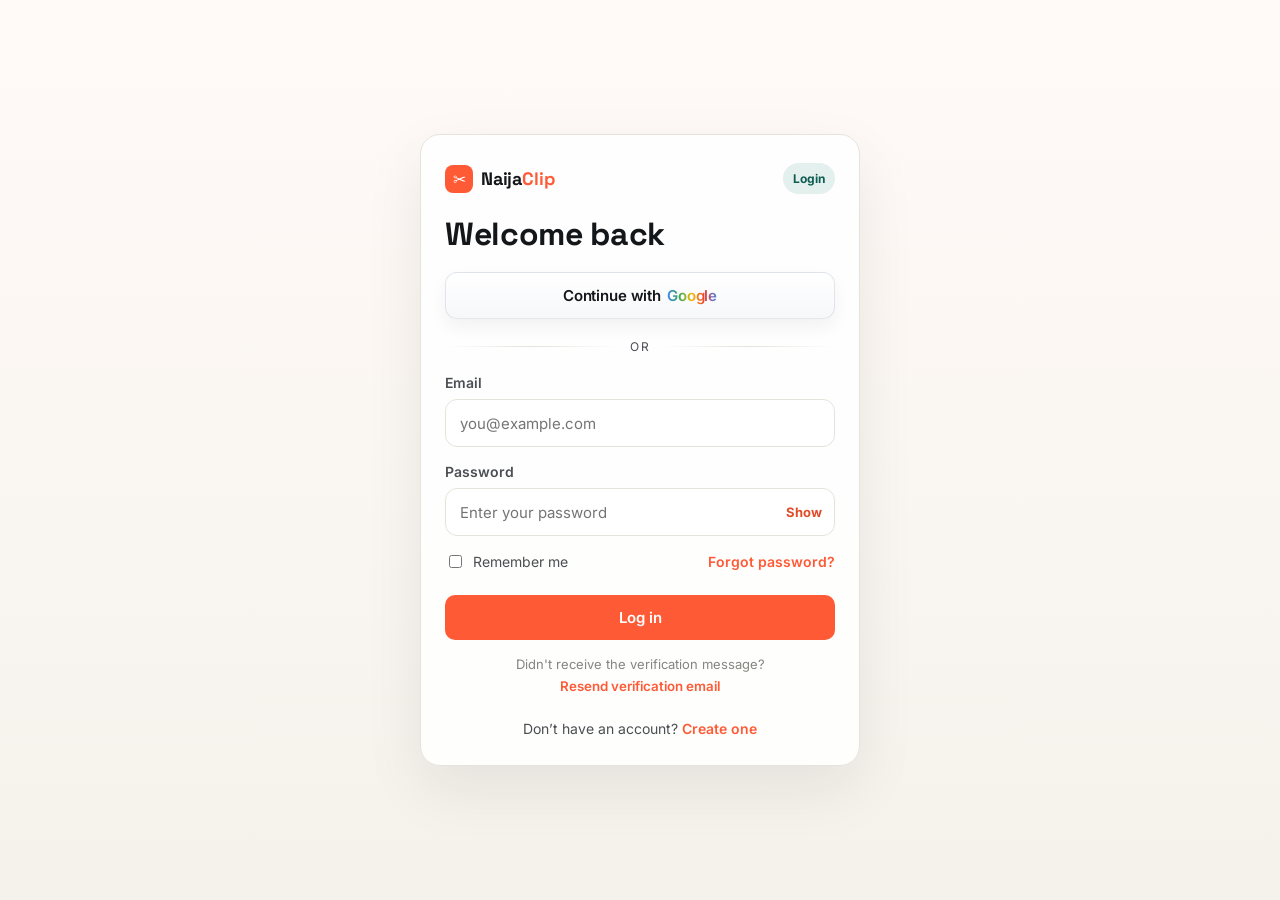
==== commit e20bd691: "problems 4.0" ====
--- a/templates/auth/login.html
+++ b/templates/auth/login.html
@@ -271,7 +271,10 @@
 
           <div class="nc-field">
             <label for="password">Password</label>
-            <input id="password" type="password" placeholder="Enter your password" required />
+            <div class="nc-password-control">
+              <input id="password" type="password" placeholder="Enter your password" required />
+              <button type="button" class="nc-password-toggle" data-password-target="password" data-password-label="password" aria-label="Show password">Show</button>
+            </div>
           </div>
 
           <div class="nc-row">
@@ -302,6 +305,7 @@
     </main>
 
     <script src="/static/js/auth.js"></script>
+    <script src="/static/js/password-visibility.js"></script>
     <script>
       const googleBtn = document.querySelector('.nc-google-btn');
       const form = document.getElementById('nc-login-form');
--- a/static/css/styles.css
+++ b/static/css/styles.css
@@ -42,6 +42,22 @@
 .nc-password-strength[data-level="2"] .nc-password-strength-track span { background: #c77a20; }
 .nc-password-strength[data-level="3"] .nc-password-strength-track span { background: #277d68; }
 .nc-password-strength[data-level="4"] .nc-password-strength-track span { background: #0e5c52; }
+.nc-password-control { position: relative; }
+.nc-password-control input { padding-right: 66px; }
+.nc-password-toggle {
+  position: absolute;
+  top: 50%;
+  right: 13px;
+  transform: translateY(-50%);
+  padding: 0;
+  border: 0;
+  color: var(--accent-dark);
+  background: transparent;
+  font: inherit;
+  font-size: 13px;
+  font-weight: 700;
+  cursor: pointer;
+}
 .nc-verification-resend { display: grid; justify-items: center; gap: 6px; margin-top: 16px; text-align: center; font-size: 13px; }
 .nc-verification-resend p { margin: 0; color: var(--muted); }
 .nc-verification-resend span { color: var(--ink-soft); }
@@ -675,4 +691,3 @@
   .nc-editor-warning { grid-column: 1 / -1; }
 }
 
-
